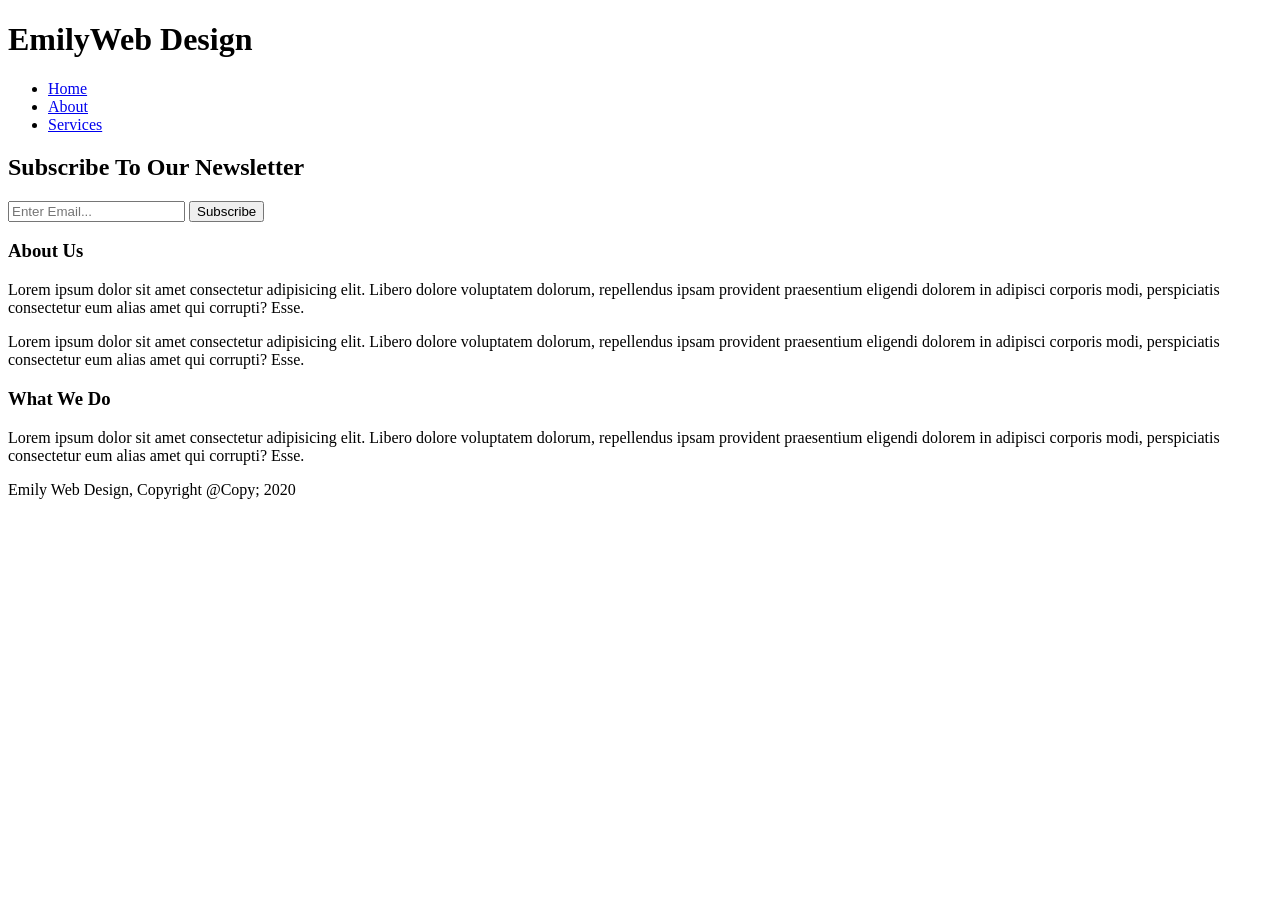
==== about.html @ f7eac4ae "Add files via upload" ====
<!DOCTYPE html>
<html lang="en">
<head>
    <meta charset="UTF-8">
    <meta name="viewport" content="width=device-width, initial-scale=1.0">
    <title>Emily Web Design | Welcome To About</title>
    <link rel="stylesheet" type="text/css" href="ress/css/style.css">
</head>
<body>
    <header>  
        <div class="container">
            <div id="branding">
                <h1><span class="highlight">Emily</span>Web Design</h1>
            </div>
            <nav>
                <ul>
                    <li><a href="index.html">Home</a></li>
                    <li class="current"><a href="about.html">About</a></li>
                    <li><a href="services.html">Services</a></li>
                </ul>
            </nav>
        </div>
    </header>

    <section id="newsletter">
        <div class="container">
            <h1>Subscribe To Our Newsletter</h1>
            <form>
                <input type="email" placeholder="Enter Email...">
                <button type="submit" class="button_1">Subscribe</button>
            </form>
        </div>
    </section>

    <section id="main">
        <div class="container">
            <article id="main-col">
                <h1 class="page-title">About Us</h1>
                <p>Lorem ipsum dolor sit amet consectetur adipisicing elit.
                     Libero dolore voluptatem dolorum, repellendus ipsam provident 
                     praesentium eligendi dolorem in adipisci corporis modi, perspiciatis 
                     consectetur eum alias amet qui corrupti? Esse.</p>
                <p class="dark">Lorem ipsum dolor sit amet consectetur adipisicing elit.
                     Libero dolore voluptatem dolorum, repellendus ipsam provident 
                        praesentium eligendi dolorem in adipisci corporis modi, perspiciatis 
                        consectetur eum alias amet qui corrupti? Esse.</p>
            </article>

            <aside id="sidebar">
                <div class="dark">
                <h3>What We Do</h3>
                 <p>Lorem ipsum dolor sit amet consectetur adipisicing elit.
                    Libero dolore voluptatem dolorum, repellendus ipsam provident 
                    praesentium eligendi dolorem in adipisci corporis modi, perspiciatis 
                    consectetur eum alias amet qui corrupti? Esse.</p>
                </div>
            </aside>
           
        </div>
    </section>
    <footer>
        <p>Emily Web Design, Copyright @Copy; 2020</p>
    </footer>
</body>
</html>
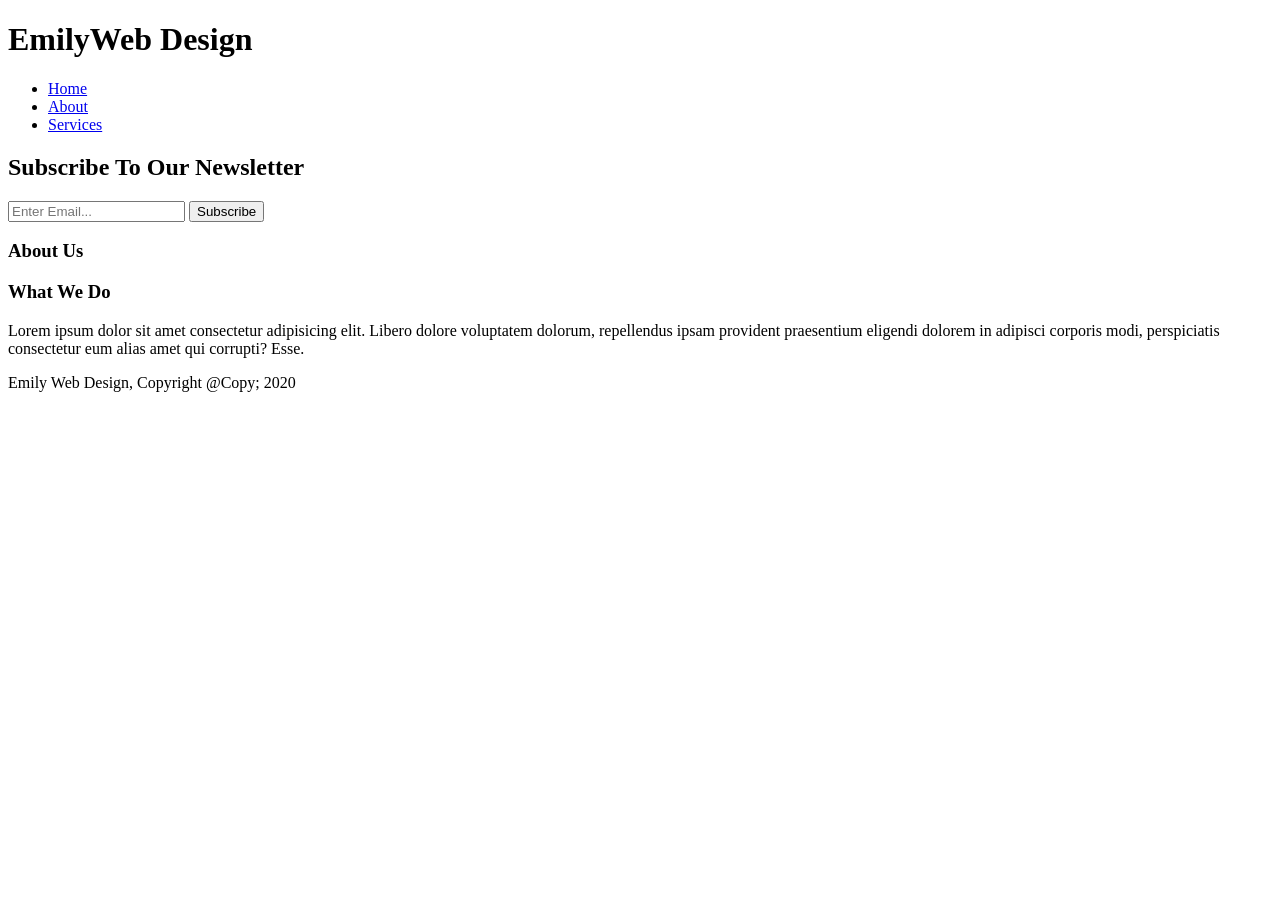
==== commit b0bc2411: "dada" ====
--- a/about.html
+++ b/about.html
@@ -36,14 +36,7 @@
         <div class="container">
             <article id="main-col">
                 <h1 class="page-title">About Us</h1>
-                <p>Lorem ipsum dolor sit amet consectetur adipisicing elit.
-                     Libero dolore voluptatem dolorum, repellendus ipsam provident 
-                     praesentium eligendi dolorem in adipisci corporis modi, perspiciatis 
-                     consectetur eum alias amet qui corrupti? Esse.</p>
-                <p class="dark">Lorem ipsum dolor sit amet consectetur adipisicing elit.
-                     Libero dolore voluptatem dolorum, repellendus ipsam provident 
-                        praesentium eligendi dolorem in adipisci corporis modi, perspiciatis 
-                        consectetur eum alias amet qui corrupti? Esse.</p>
+            
             </article>
 
             <aside id="sidebar">
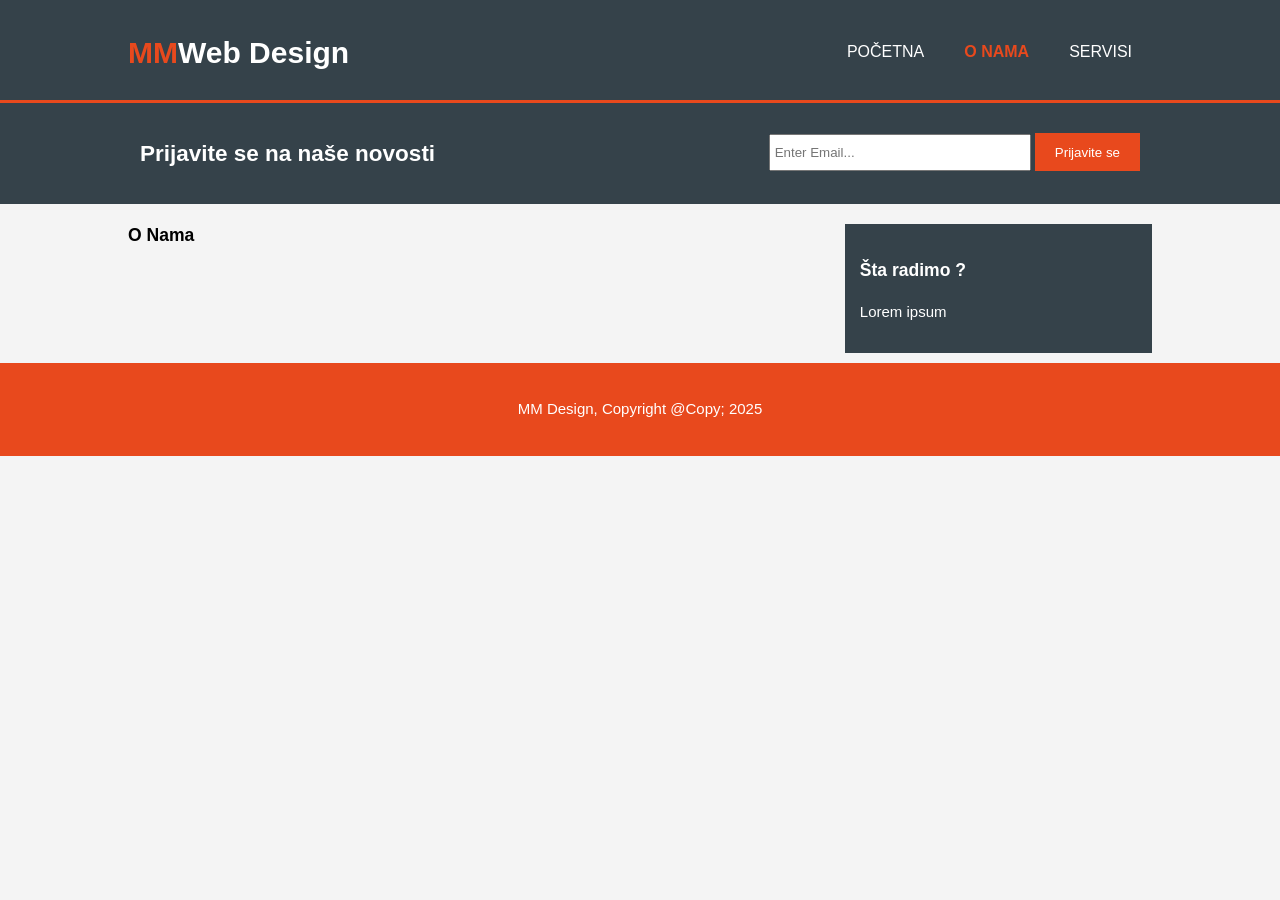
==== commit 8fa97e91: "dada" ====
--- a/about.html
+++ b/about.html
@@ -3,20 +3,20 @@
 <head>
     <meta charset="UTF-8">
     <meta name="viewport" content="width=device-width, initial-scale=1.0">
-    <title>Emily Web Design | Welcome To About</title>
+    <title>MM Design | O Nama</title>
     <link rel="stylesheet" type="text/css" href="ress/css/style.css">
 </head>
 <body>
     <header>  
         <div class="container">
             <div id="branding">
-                <h1><span class="highlight">Emily</span>Web Design</h1>
+                <h1><span class="highlight">MM</span>Web Design</h1>
             </div>
             <nav>
                 <ul>
-                    <li><a href="index.html">Home</a></li>
-                    <li class="current"><a href="about.html">About</a></li>
-                    <li><a href="services.html">Services</a></li>
+                    <li><a href="index.html">Početna</a></li>
+                    <li class="current"><a href="about.html">O Nama</a></li>
+                    <li><a href="services.html">Servisi</a></li>
                 </ul>
             </nav>
         </div>
@@ -24,10 +24,10 @@
 
     <section id="newsletter">
         <div class="container">
-            <h1>Subscribe To Our Newsletter</h1>
+            <h1>Prijavite se na naše novosti</h1>
             <form>
                 <input type="email" placeholder="Enter Email...">
-                <button type="submit" class="button_1">Subscribe</button>
+                <button type="submit" class="button_1">Prijavite se</button>
             </form>
         </div>
     </section>
@@ -35,24 +35,21 @@
     <section id="main">
         <div class="container">
             <article id="main-col">
-                <h1 class="page-title">About Us</h1>
+                <h1 class="page-title">O Nama</h1>
             
             </article>
 
             <aside id="sidebar">
                 <div class="dark">
-                <h3>What We Do</h3>
-                 <p>Lorem ipsum dolor sit amet consectetur adipisicing elit.
-                    Libero dolore voluptatem dolorum, repellendus ipsam provident 
-                    praesentium eligendi dolorem in adipisci corporis modi, perspiciatis 
-                    consectetur eum alias amet qui corrupti? Esse.</p>
+                <h3>Šta radimo ?</h3>
+                 <p>Lorem ipsum </p>
                 </div>
             </aside>
            
         </div>
     </section>
     <footer>
-        <p>Emily Web Design, Copyright @Copy; 2020</p>
+        <p>MM Design, Copyright @Copy; 2025</p>
     </footer>
 </body>
 </html>
--- a/ress/css/style.css
+++ b/ress/css/style.css
@@ -0,0 +1,204 @@
+body{
+    background-color: #f4f4f4;
+    font: 15px/1.5 Arial, Helvetica, sans-serif;
+    padding: 0px;
+    margin: 0px;
+}
+/*globalno*/
+.container{
+    width: 80%;
+    margin: auto;
+    overflow: hidden;
+}
+
+ul{
+    margin: 0;
+    padding: 0;
+}
+
+.button_1{
+    height: 38px;
+    background-color: #e8491d;
+    border: none;
+    padding-left: 20px;
+    padding-right: 20px;
+    color: #ffffff;
+}
+
+.dark{
+    padding: 15px;
+    background-color: #35424a;
+    color: #ffffff ;
+    margin-top: 10px;
+    margin-bottom: 10px;
+}
+
+/*header*/
+header{
+    background: #35424a;
+    color: #ffffff;
+    padding-top: 30px;
+    min-height: 70px;
+    border-bottom: #e8491d 3px solid;
+}
+
+header a{
+    color: #ffffff;
+    text-decoration: none;
+    text-transform: uppercase;
+    font-size: 16px;
+}
+
+
+header li{
+    float: left;
+    display: inline;
+    padding: 0 20px 0 20px;
+}
+
+header #branding{
+    float: left;
+}
+
+header #branding h1{
+    margin: 0;
+}
+
+header nav{
+    float: right;
+    margin-top: 10px;
+}
+
+header .highlight, header .current a{
+    color: #e8491d;
+    font-weight: bold;
+}
+
+header a:hover{
+    color: #cccccc;
+    font-weight: bold;
+}
+
+/*showCase*/
+#showcase{
+    min-height: 400px;
+    background: linear-gradient(rgba(0,0,0,0.7), rgba(0,0,0,0.7)), url('../img/Z.jpg') no-repeat 0 -300px;
+    background-size: cover;
+    text-align: center;
+    color: #ffffff;
+}
+
+#showcase h1{
+    margin-top: 100px;
+    font-size: 55px;
+    margin-bottom: 10px;
+}
+
+#showcase p{
+    font-size: 20px;
+}
+/*newsletter*/
+#newsletter{
+    padding: 15px;
+    color: #ffffff;
+    background: #35424a;
+}
+
+#newsletter h1{
+    float: left;
+}
+
+#newsletter form{
+    float: right;
+    margin-top: 15px;
+}
+
+#newsletter input[type="email"]{
+    padding: 4px;
+    height: 25px;
+    width: 250px;
+}
+
+/*boxes*/
+#boxes{
+    margin-top: 20px;
+
+}
+
+#boxes .box{
+    float: left;
+    text-align: center;
+    width: 30%;
+    padding: 10px;
+}
+
+#boxes .box img{
+    width: 120px;
+   
+}
+
+aside#sidebar{
+    float: right;
+    width: 30%;
+    margin-top: 10px;
+}
+
+aside#sidebar .quote input, aside#sidebar .quote textarea{
+    width: 90%;
+    padding: 5px;
+}
+
+/*main-col*/
+article#main-col{
+    float: left;
+    width: 65%;
+}
+
+/*services*/
+ul#services li{
+    list-style: none;
+    padding: 20px;
+    border: #cccccc solid 1px;
+    margin-bottom: 5px;
+    background: #e6e6e6;
+}
+footer{
+    color: #ffffff;
+    background-color: #e8491d;
+    text-align: center;
+    padding: 20px;
+}
+
+/*media queris*/
+@media(max-width:768px){
+    header#brading,
+    header nav,
+    #newsletter h1,
+    #newsletter form,
+    #boxes .box,    
+    header nav li,
+    article#main-col,
+    aside#sidebar{
+        float: none;
+        text-align: center;
+        width: 100%;
+    }
+
+    header{
+        padding-bottom: 20px;
+    }
+
+    #showcase h1{
+        margin-top: 40px;
+    }
+
+    #newsletter button, .quote button{
+        display: block;
+        width: 100%;
+    }
+
+    #newsletter form input[type="email"], .quote button, .quote textarea  {
+        width: 100%;
+        margin-bottom: 5px;
+    }
+}
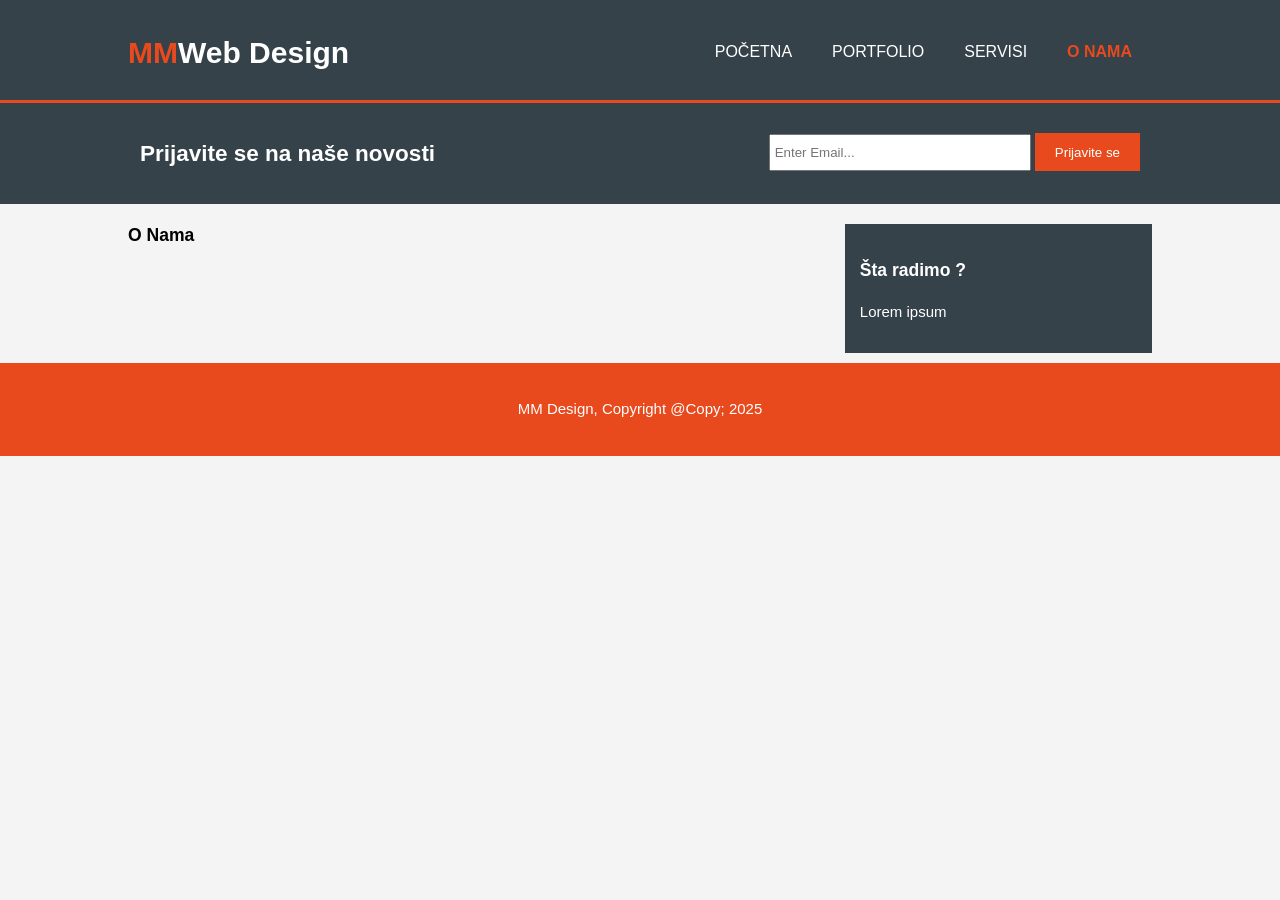
==== commit 7c7e9f13: "a" ====
--- a/about.html
+++ b/about.html
@@ -15,8 +15,9 @@
             <nav>
                 <ul>
                     <li><a href="index.html">Početna</a></li>
+                    <li><a href="portfolio.html">Portfolio</a></li>
+                    <li><a href="services.html">Servisi</a></li>
                     <li class="current"><a href="about.html">O Nama</a></li>
-                    <li><a href="services.html">Servisi</a></li>
                 </ul>
             </nav>
         </div>
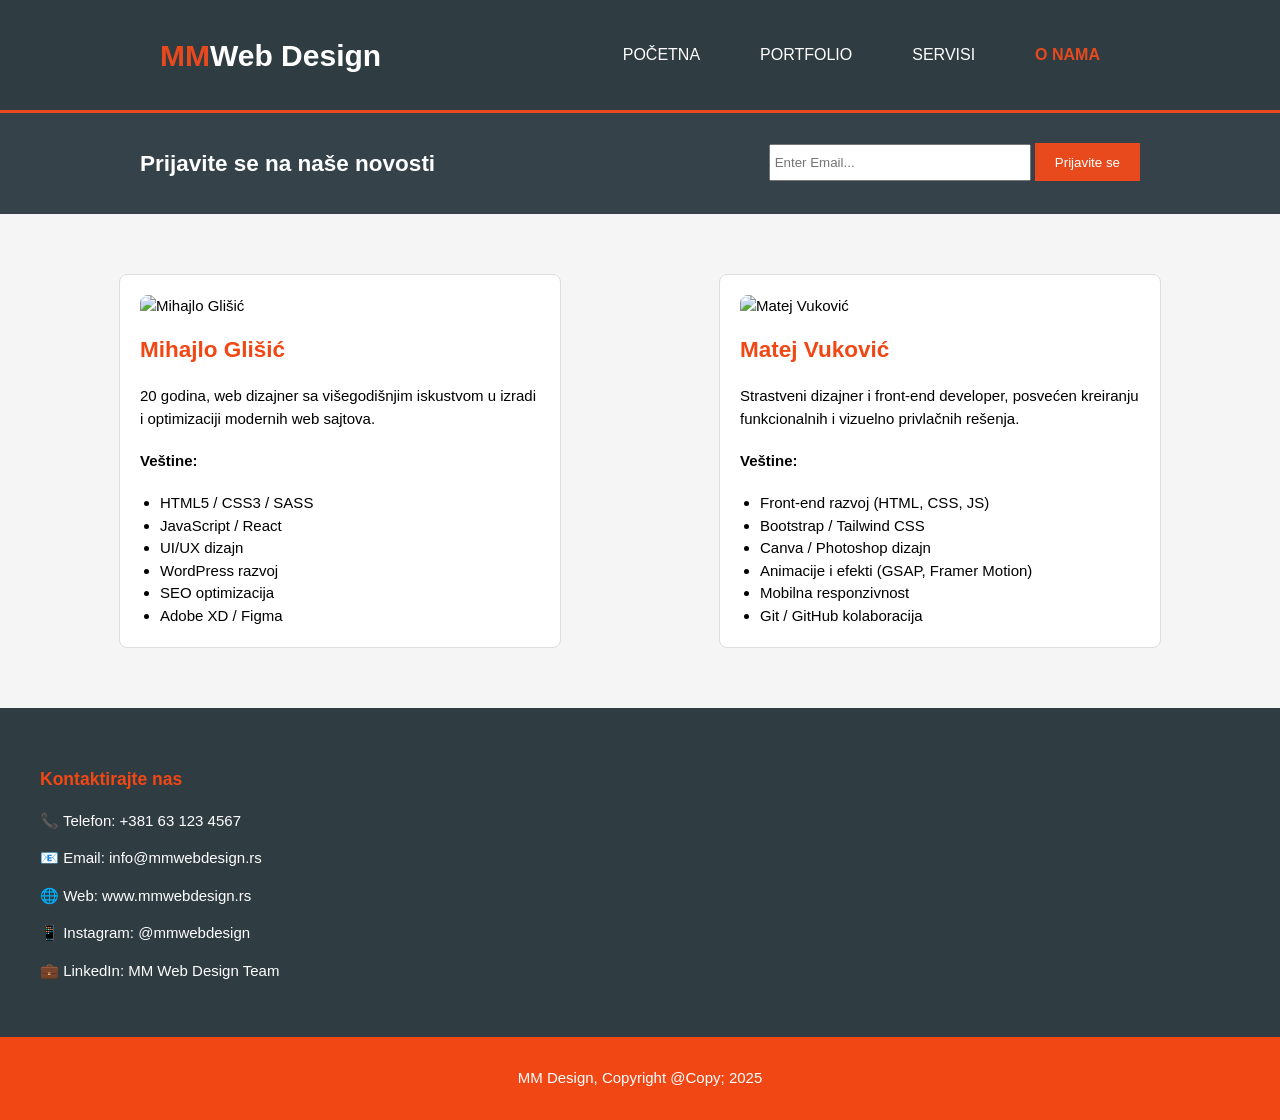
==== commit ee4fe14f: "gsertgsert" ====
--- a/about.html
+++ b/about.html
@@ -33,22 +33,47 @@
         </div>
     </section>
 
-    <section id="main">
-        <div class="container">
-            <article id="main-col">
-                <h1 class="page-title">O Nama</h1>
-            
-            </article>
+    <div class="main">
+  <div class="profile">
+    <img src="https://via.placeholder.com/400x250.png?text=Mihajlo+Glišić" alt="Mihajlo Glišić">
+    <h2>Mihajlo Glišić</h2>
+    <p>20 godina, web dizajner sa višegodišnjim iskustvom u izradi i optimizaciji modernih web sajtova.</p>
+    <h4>Veštine:</h4>
+    <ul>
+      <li>HTML5 / CSS3 / SASS</li>
+      <li>JavaScript / React</li>
+      <li>UI/UX dizajn</li>
+      <li>WordPress razvoj</li>
+      <li>SEO optimizacija</li>
+      <li>Adobe XD / Figma</li>
+    </ul>
+  </div>
 
-            <aside id="sidebar">
-                <div class="dark">
-                <h3>Šta radimo ?</h3>
-                 <p>Lorem ipsum </p>
-                </div>
-            </aside>
-           
-        </div>
-    </section>
+  <div class="profile">
+    <img src="https://via.placeholder.com/400x250.png?text=Matej+Vuković" alt="Matej Vuković">
+    <h2>Matej Vuković</h2>
+    <p>Strastveni dizajner i front-end developer, posvećen kreiranju funkcionalnih i vizuelno privlačnih rešenja.</p>
+    <h4>Veštine:</h4>
+    <ul>
+      <li>Front-end razvoj (HTML, CSS, JS)</li>
+      <li>Bootstrap / Tailwind CSS</li>
+      <li>Canva / Photoshop dizajn</li>
+      <li>Animacije i efekti (GSAP, Framer Motion)</li>
+      <li>Mobilna responzivnost</li>
+      <li>Git / GitHub kolaboracija</li>
+    </ul>
+  </div>
+</div>
+
+<div class="contact">
+  <h3>Kontaktirajte nas</h3>
+  <p>📞 Telefon: +381 63 123 4567</p>
+  <p>📧 Email: info@mmwebdesign.rs</p>
+  <p>🌐 Web: www.mmwebdesign.rs</p>
+  <p>📱 Instagram: @mmwebdesign</p>
+  <p>💼 LinkedIn: MM Web Design Team</p>
+</div>
+
     <footer>
         <p>MM Design, Copyright @Copy; 2025</p>
     </footer>
--- a/ress/css/style.css
+++ b/ress/css/style.css
@@ -9,6 +9,31 @@
     width: 80%;
     margin: auto;
     overflow: hidden;
+}
+.img{
+    max-width: 100%;
+    max-height: 100%;
+}
+.slike{
+    display: flex;
+    max-width: 100%;
+    max-height: 100%;
+    justify-content: space-evenly;
+}
+.matej img{
+    width: 400px;
+    height: 400px;
+}
+.mihajlo img{
+    width: 400px;
+    height: 400px;
+}
+.slike h2{
+    color: rgb(38, 87, 223);
+}
+.slike p{
+    color: rgb(179, 196, 241);;
+    max-width: 500px;
 }
 
 ul{
@@ -82,7 +107,14 @@
 /*showCase*/
 #showcase{
     min-height: 400px;
-    background: linear-gradient(rgba(0,0,0,0.7), rgba(0,0,0,0.7)), url('../img/Z.jpg') no-repeat 0 -300px;
+    background: linear-gradient(rgba(0,0,0,0.7), rgba(0,0,0,0.7)), url('../img/Z.jpg') no-repeat 0;
+    background-size: cover;
+    text-align: center;
+    color: #ffffff;
+}
+#showcaseINDEX{
+    min-height: 400px;
+    background: linear-gradient(rgba(0,0,0,0.7), rgba(0,0,0,0.7)), url('../img/aaa.jpg') no-repeat 0;
     background-size: cover;
     text-align: center;
     color: #ffffff;
@@ -118,23 +150,98 @@
     height: 25px;
     width: 250px;
 }
+/*servisi*/
+#services {
+    list-style: none;
+    padding: 0;
+    display: flex;
+    flex-direction: column;
+    gap: 2rem;
+    max-width: 800px;
+    margin: 0 auto;
+}
+
+#services li {
+    background-color: #ffffff;
+    border: 1px solid #e0e0e0;
+    border-radius: 12px;
+    padding: 25px;
+    box-shadow: 0 4px 12px rgba(0, 0, 0, 0.05);
+    transition: transform 0.2s ease, box-shadow 0.2s ease;
+}
+
+#services li:hover {
+    transform: translateY(-5px);
+    box-shadow: 0 8px 20px rgba(0, 0, 0, 0.1);
+}
+
+#services h3 {
+    margin-top: 0;
+    font-size: 1.5rem;
+    color: #333;
+    border-left: 4px solid #3b82f6;
+    padding-left: 12px;
+}
+
+#services p {
+    color: #555;
+    line-height: 1.6;
+    margin-bottom: 10px;
+}
+
+#services p:last-child {
+    font-weight: bold;
+    color: #1d4ed8;
+}
+
+
+/*Sidemenu*/
+#Sidemenu ul{
+    margin: 0;
+    padding: 0;
+    height: 100%;
+    width: 260px;
+    position: fixed;
+    top: 0;
+    left: 0;
+    background-color: #e8491d;
+}
+#Sidemenu ul li{
+    list-style: none;
+}
+#Sidemenu ul li a{
+    display: block;
+    text-decoration: none;
+    text-transform: uppercase;
+    font-size: 20px;
+    color: #3b82f6;
+    position: relative;
+    padding: 25px 0px 25px 25px;
+}
 
 /*boxes*/
 #boxes{
     margin-top: 20px;
-
-}
-
-#boxes .box{
-    float: left;
+}
+
+#boxes .box {
+    flex: 1;
     text-align: center;
-    width: 30%;
-    padding: 10px;
 }
 
 #boxes .box img{
     width: 120px;
    
+}
+
+#boxes .container {
+    display: flex;
+    justify-content: space-between;
+    gap: 20px; /* Razmak između kutija */
+}
+
+#boxes .box:last-child {
+    margin-right: 0;
 }
 
 aside#sidebar{
@@ -168,6 +275,154 @@
     text-align: center;
     padding: 20px;
 }
+
+#portfolio {
+    display: flex;
+    flex-wrap: wrap;
+    justify-content: space-between;
+    gap: 20px;
+}
+
+.project {
+    flex: 1 1 calc(33% - 20px); /* Svaki projekat zauzima 50% širine minus gap razmak */
+    margin-bottom: 20px; /* Razmak između projekata */
+}
+
+.project-description-label {
+    padding-bottom: 10px;
+}
+
+.project img {
+    width: 100%;
+    height: auto;
+}
+
+.project h3 {
+    margin-top: 10px;
+}
+
+.project p {
+    font-size: 14px;
+}
+
+.input-group {
+    width: 100%; 
+    flex-direction: column;
+}
+
+.input-group textarea {
+    width: 100%; 
+    padding: 10px; 
+    box-sizing: border-box; 
+    resize: vertical; 
+}
+
+.form-action {
+    display: flex;
+    justify-content: center; 
+    align-items: center; 
+    width: 100%; 
+}
+/* o nama css*/
+
+body {
+  margin: 0;
+  font-family: Arial, sans-serif;
+  background-color: #f5f5f5;
+}
+
+header {
+  background-color: #2f3c42;
+  color: white;
+  padding: 20px 40px;
+  display: flex;
+  justify-content: space-between;
+  align-items: center;
+}
+
+header h1 {
+  margin: 0;
+}
+
+header h1 span {
+  color: #f04714;
+}
+
+nav a {
+  margin-left: 20px;
+  color: white;
+  text-decoration: none;
+}
+
+.subscribe {
+  background-color: #2f3c42;
+  color: white;
+  padding: 15px 40px;
+  display: flex;
+  justify-content: space-between;
+  align-items: center;
+}
+
+.subscribe input {
+  padding: 8px;
+  width: 250px;
+}
+
+.subscribe button {
+  padding: 8px 15px;
+  background-color: #f04714;
+  color: white;
+  border: none;
+  cursor: pointer;
+}
+
+.main {
+  padding: 40px;
+  display: flex;
+  justify-content: space-around;
+  flex-wrap: wrap;
+}
+
+.profile {
+  background-color: white;
+  border: 1px solid #ddd;
+  padding: 20px;
+  width: 400px;
+  margin: 20px;
+  border-radius: 8px;
+}
+
+.profile img {
+  width: 100%;
+  border-radius: 8px;
+}
+
+.profile h2 {
+  margin-top: 15px;
+  color: #f04714;
+}
+
+.profile ul {
+  padding-left: 20px;
+}
+
+.contact {
+  padding: 40px;
+  background-color: #2f3c42;
+  color: white;
+}
+
+.contact h3 {
+  color: #f04714;
+}
+
+footer {
+  background-color: #f04714;
+  color: white;
+  text-align: center;
+  padding: 15px;
+}
+
 
 /*media queris*/
 @media(max-width:768px){
@@ -201,4 +456,28 @@
         width: 100%;
         margin-bottom: 5px;
     }
-}+
+    #boxes .container {
+        flex-direction: column; /* Postavljanje kutija u vertikalni raspored */
+        align-items: center; /* Centriranje kutija */
+        gap: 10px; /* Manji razmak između kutija */
+    }
+
+    #boxes .box {
+        width: 100%; /* Svaka kutija zauzima 100% širine */
+        margin-right: 0; /* Uklanjanje margine sa desne strane */
+    }
+
+    #portfolio {
+        flex-direction: column; /* Postavljanje projekata u vertikalni raspored */
+        align-items: center; /* Centriranje projekata */
+        gap: 10px; /* Manji razmak između projekata */
+    }
+
+    .project {
+        width: 100%; /* Svaki projekat zauzima 100% širine */
+        max-width: none; /* Uklanjanje maksimalne širine */
+    }
+}
+
+
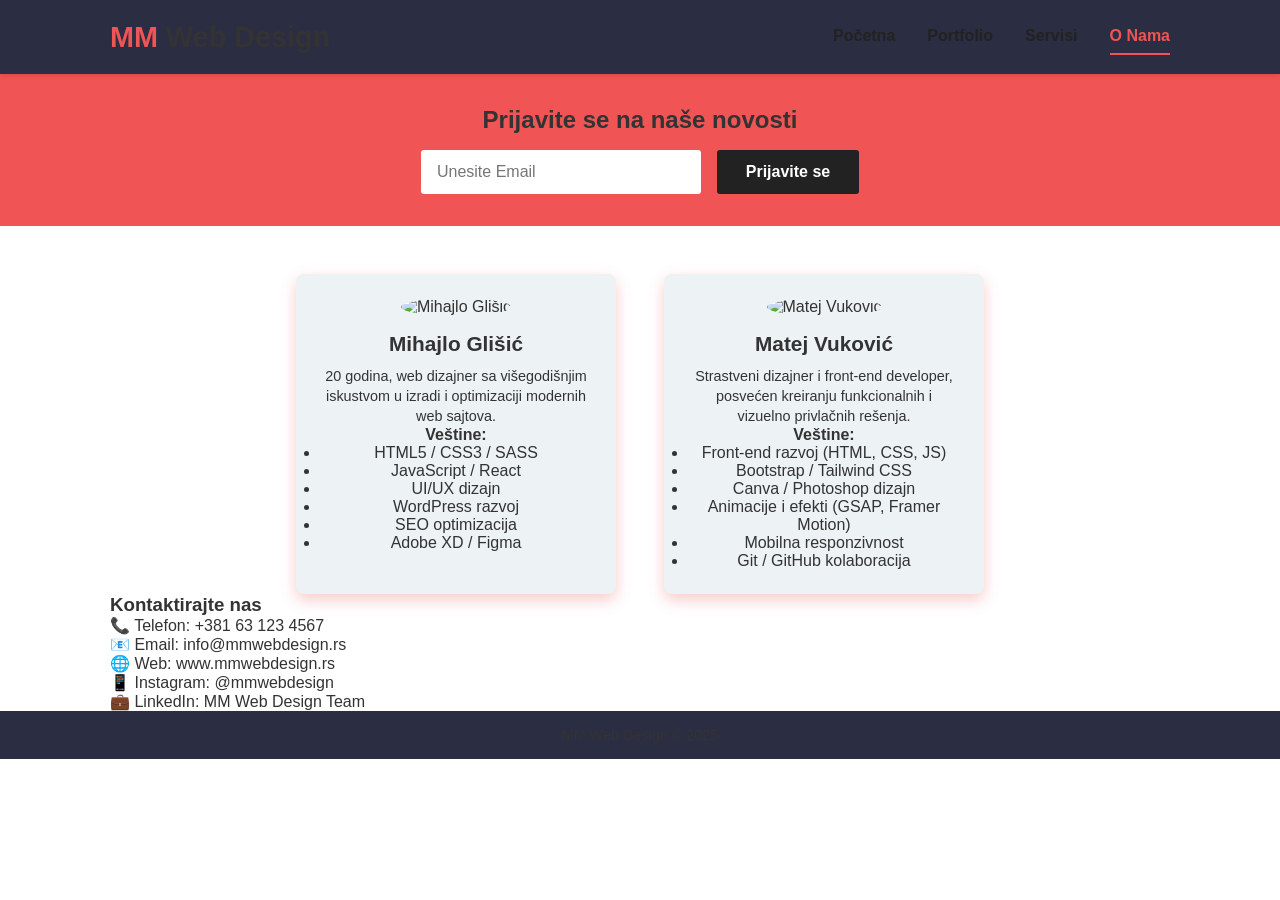
==== commit 4109331f: "all pages modified" ====
--- a/about.html
+++ b/about.html
@@ -1,81 +1,86 @@
 <!DOCTYPE html>
-<html lang="en">
+<html lang="sr">
+
 <head>
-    <meta charset="UTF-8">
-    <meta name="viewport" content="width=device-width, initial-scale=1.0">
-    <title>MM Design | O Nama</title>
-    <link rel="stylesheet" type="text/css" href="ress/css/style.css">
+    <meta charset="UTF-8" />
+    <meta name="viewport" content="width=device-width, initial-scale=1" />
+    <title>MM Web Design | O Nama</title>
+    <link rel="stylesheet" href="ress/css/style.css" />
 </head>
+
 <body>
-    <header>  
-        <div class="container">
-            <div id="branding">
-                <h1><span class="highlight">MM</span>Web Design</h1>
+    <header class="site-header">
+        <div class="container header-container">
+            <div class="logo">
+                <h1><span class="highlight">MM</span> Web Design</h1>
             </div>
-            <nav>
-                <ul>
+            <nav class="main-nav">
+                <ul class="nav-list">
                     <li><a href="index.html">Početna</a></li>
                     <li><a href="portfolio.html">Portfolio</a></li>
                     <li><a href="services.html">Servisi</a></li>
-                    <li class="current"><a href="about.html">O Nama</a></li>
+                    <li><a href="about.html" class="active">O Nama</a></li>
                 </ul>
             </nav>
         </div>
     </header>
 
-    <section id="newsletter">
-        <div class="container">
-            <h1>Prijavite se na naše novosti</h1>
+    <section id="newsletter" class="newsletter-section">
+        <div class="container newsletter-container">
+            <h2>Prijavite se na naše novosti</h2>
             <form>
-                <input type="email" placeholder="Enter Email...">
-                <button type="submit" class="button_1">Prijavite se</button>
+                <input type="email" placeholder="Unesite Email" required />
+                <button type="submit" class="btn">Prijavite se</button>
             </form>
         </div>
     </section>
 
-    <div class="main">
-  <div class="profile">
-    <img src="https://via.placeholder.com/400x250.png?text=Mihajlo+Glišić" alt="Mihajlo Glišić">
-    <h2>Mihajlo Glišić</h2>
-    <p>20 godina, web dizajner sa višegodišnjim iskustvom u izradi i optimizaciji modernih web sajtova.</p>
-    <h4>Veštine:</h4>
-    <ul>
-      <li>HTML5 / CSS3 / SASS</li>
-      <li>JavaScript / React</li>
-      <li>UI/UX dizajn</li>
-      <li>WordPress razvoj</li>
-      <li>SEO optimizacija</li>
-      <li>Adobe XD / Figma</li>
-    </ul>
-  </div>
+    <main class="container about-main">
+        <div class="profiles">
+            <article class="profile">
+                <img src="https://via.placeholder.com/400x250.png?text=Mihajlo+Glišić" alt="Mihajlo Glišić" />
+                <h2>Mihajlo Glišić</h2>
+                <p>20 godina, web dizajner sa višegodišnjim iskustvom u izradi i optimizaciji modernih web sajtova.</p>
+                <h4>Veštine:</h4>
+                <ul>
+                    <li>HTML5 / CSS3 / SASS</li>
+                    <li>JavaScript / React</li>
+                    <li>UI/UX dizajn</li>
+                    <li>WordPress razvoj</li>
+                    <li>SEO optimizacija</li>
+                    <li>Adobe XD / Figma</li>
+                </ul>
+            </article>
 
-  <div class="profile">
-    <img src="https://via.placeholder.com/400x250.png?text=Matej+Vuković" alt="Matej Vuković">
-    <h2>Matej Vuković</h2>
-    <p>Strastveni dizajner i front-end developer, posvećen kreiranju funkcionalnih i vizuelno privlačnih rešenja.</p>
-    <h4>Veštine:</h4>
-    <ul>
-      <li>Front-end razvoj (HTML, CSS, JS)</li>
-      <li>Bootstrap / Tailwind CSS</li>
-      <li>Canva / Photoshop dizajn</li>
-      <li>Animacije i efekti (GSAP, Framer Motion)</li>
-      <li>Mobilna responzivnost</li>
-      <li>Git / GitHub kolaboracija</li>
-    </ul>
-  </div>
-</div>
+            <article class="profile">
+                <img src="https://via.placeholder.com/400x250.png?text=Matej+Vuković" alt="Matej Vuković" />
+                <h2>Matej Vuković</h2>
+                <p>Strastveni dizajner i front-end developer, posvećen kreiranju funkcionalnih i vizuelno privlačnih rešenja.</p>
+                <h4>Veštine:</h4>
+                <ul>
+                    <li>Front-end razvoj (HTML, CSS, JS)</li>
+                    <li>Bootstrap / Tailwind CSS</li>
+                    <li>Canva / Photoshop dizajn</li>
+                    <li>Animacije i efekti (GSAP, Framer Motion)</li>
+                    <li>Mobilna responzivnost</li>
+                    <li>Git / GitHub kolaboracija</li>
+                </ul>
+            </article>
+        </div>
 
-<div class="contact">
-  <h3>Kontaktirajte nas</h3>
-  <p>📞 Telefon: +381 63 123 4567</p>
-  <p>📧 Email: info@mmwebdesign.rs</p>
-  <p>🌐 Web: www.mmwebdesign.rs</p>
-  <p>📱 Instagram: @mmwebdesign</p>
-  <p>💼 LinkedIn: MM Web Design Team</p>
-</div>
+        <section class="contact-section">
+            <h3>Kontaktirajte nas</h3>
+            <p>📞 Telefon: +381 63 123 4567</p>
+            <p>📧 Email: info@mmwebdesign.rs</p>
+            <p>🌐 Web: www.mmwebdesign.rs</p>
+            <p>📱 Instagram: @mmwebdesign</p>
+            <p>💼 LinkedIn: MM Web Design Team</p>
+        </section>
+    </main>
 
-    <footer>
-        <p>MM Design, Copyright @Copy; 2025</p>
+    <footer class="site-footer">
+        <p>MM Web Design © 2025</p>
     </footer>
 </body>
+
 </html>
--- a/ress/css/style.css
+++ b/ress/css/style.css
@@ -1,483 +1,472 @@
-body{
-    background-color: #f4f4f4;
-    font: 15px/1.5 Arial, Helvetica, sans-serif;
-    padding: 0px;
-    margin: 0px;
-}
-/*globalno*/
-.container{
-    width: 80%;
-    margin: auto;
-    overflow: hidden;
-}
-.img{
-    max-width: 100%;
-    max-height: 100%;
-}
-.slike{
-    display: flex;
-    max-width: 100%;
-    max-height: 100%;
-    justify-content: space-evenly;
-}
-.matej img{
-    width: 400px;
-    height: 400px;
-}
-.mihajlo img{
-    width: 400px;
-    height: 400px;
-}
-.slike h2{
-    color: rgb(38, 87, 223);
-}
-.slike p{
-    color: rgb(179, 196, 241);;
-    max-width: 500px;
-}
-
-ul{
+/* Osnovni reset */
+
+* {
     margin: 0;
     padding: 0;
-}
-
-.button_1{
-    height: 38px;
-    background-color: #e8491d;
+    box-sizing: border-box;
+    font-family: 'Segoe UI', Tahoma, Geneva, Verdana, sans-serif;
+    color: #333;
+}
+
+
+/* Linkovi */
+
+a {
+    text-decoration: none;
+    color: #222;
+}
+
+a:hover,
+a:focus {
+    color: #f05454;
+    outline: none;
+}
+
+
+/* Container */
+
+.container {
+    max-width: 1100px;
+    margin: 0 auto;
+    padding: 0 20px;
+}
+
+
+/* --- HEADER --- */
+
+.site-header {
+    background-color: #2b2d42;
+    color: #edf2f4;
+    padding: 1.2rem 0;
+    box-shadow: 0 2px 5px rgba(0, 0, 0, 0.1);
+    position: sticky;
+    top: 0;
+    z-index: 100;
+}
+
+.header-container {
+    display: flex;
+    justify-content: space-between;
+    align-items: center;
+}
+
+.logo h1 {
+    font-weight: 700;
+    font-size: 1.8rem;
+}
+
+.logo .highlight {
+    color: #f05454;
+}
+
+
+/* --- NAV --- */
+
+.main-nav .nav-list {
+    list-style: none;
+    display: flex;
+    gap: 2rem;
+}
+
+.main-nav .nav-list li a {
+    font-weight: 600;
+    padding: 0.5rem 0;
+    transition: color 0.3s ease;
+    border-bottom: 2px solid transparent;
+    display: inline-block;
+}
+
+.main-nav .nav-list li a.active,
+.main-nav .nav-list li a:hover {
+    color: #f05454;
+    border-bottom-color: #f05454;
+}
+
+
+/* --- SHOWCASE INDEX --- */
+
+.showcase-index {
+    background: linear-gradient(135deg, #f05454 0%, #30475e 100%);
+    color: white;
+    text-align: center;
+    padding: 5rem 1rem;
+}
+
+.showcase-index h1 {
+    font-size: 2.8rem;
+    margin-bottom: 1rem;
+    line-height: 1.2;
+}
+
+.showcase-index p {
+    font-size: 1.2rem;
+    max-width: 700px;
+    margin: 0 auto 2rem;
+    font-weight: 400;
+}
+
+.profiles {
+    display: flex;
+    justify-content: center;
+    gap: 3rem;
+    flex-wrap: wrap;
+    margin-top: 3rem;
+}
+
+.profile {
+    background-color: #edf2f4;
+    padding: 1.5rem;
+    border-radius: 8px;
+    width: 320px;
+    box-shadow: 0 6px 15px rgba(240, 84, 84, 0.3);
+    color: #2b2d42;
+    text-align: center;
+    transition: transform 0.3s ease;
+}
+
+.profile:hover {
+    transform: translateY(-10px);
+}
+
+.profile img {
+    width: 120px;
+    height: 120px;
+    border-radius: 50%;
+    object-fit: cover;
+    margin-bottom: 1rem;
+}
+
+.profile h2 {
+    margin-bottom: 0.6rem;
+    font-size: 1.3rem;
+}
+
+.profile p {
+    font-size: 0.9rem;
+    line-height: 1.4;
+}
+
+
+/* --- NEWSLETTER --- */
+
+#newsletter {
+    background-color: #f05454;
+    padding: 2rem 0;
+    text-align: center;
+    color: white;
+}
+
+.newsletter-container form {
+    margin-top: 1rem;
+    display: flex;
+    justify-content: center;
+    gap: 1rem;
+    flex-wrap: wrap;
+}
+
+.newsletter-container input[type='email'] {
+    padding: 0.8rem 1rem;
     border: none;
-    padding-left: 20px;
-    padding-right: 20px;
-    color: #ffffff;
-}
-
-.dark{
-    padding: 15px;
-    background-color: #35424a;
-    color: #ffffff ;
-    margin-top: 10px;
-    margin-bottom: 10px;
-}
-
-/*header*/
-header{
-    background: #35424a;
-    color: #ffffff;
-    padding-top: 30px;
-    min-height: 70px;
-    border-bottom: #e8491d 3px solid;
-}
-
-header a{
-    color: #ffffff;
-    text-decoration: none;
-    text-transform: uppercase;
+    border-radius: 3px;
+    width: 280px;
+    font-size: 1rem;
+}
+
+.newsletter-container input[type='email']:focus {
+    outline: 3px solid #e63946;
+}
+
+.newsletter-container .btn {
+    background-color: #222;
+    border: none;
+    color: white;
+    padding: 0.8rem 1.8rem;
+    cursor: pointer;
+    border-radius: 3px;
+    font-weight: 600;
+    font-size: 1rem;
+    transition: background-color 0.3s ease;
+}
+
+.newsletter-container .btn:hover,
+.newsletter-container .btn:focus {
+    background-color: #444;
+    outline: none;
+}
+
+
+/* --- FEATURES --- */
+
+#features {
+    display: flex;
+    justify-content: space-between;
+    margin: 3rem 0 5rem;
+    gap: 1rem;
+    flex-wrap: wrap;
+}
+
+.feature-box {
+    background-color: #edf2f4;
+    flex: 1 1 30%;
+    padding: 1.5rem;
+    border-radius: 8px;
+    box-shadow: 0 6px 15px rgba(240, 84, 84, 0.3);
+    text-align: center;
+    transition: transform 0.3s ease;
+}
+
+.feature-box:hover {
+    transform: translateY(-8px);
+}
+
+.feature-box img {
+    width: 80px;
+    height: 80px;
+    margin-bottom: 1rem;
+}
+
+.feature-box h3 {
+    margin-bottom: 0.7rem;
+    color: #2b2d42;
+}
+
+.feature-box p {
+    font-size: 0.9rem;
+    line-height: 1.4;
+}
+
+
+/* --- MAIN SERVICES SECTION --- */
+
+.content-wrapper {
+    display: flex;
+    gap: 2rem;
+    margin-bottom: 4rem;
+    flex-wrap: wrap;
+    justify-content: center;
+}
+
+
+/* Glavni deo - usluge */
+
+.services-content {
+    flex: 2 1 60%;
+    background-color: #f7f7f7;
+    padding: 2rem;
+    border-radius: 10px;
+    box-shadow: 0 8px 20px rgba(176, 176, 176, 0.3);
+}
+
+
+/* Svaka usluga */
+
+.service-box {
+    border-bottom: 1px solid #ddd;
+    padding: 1rem 0;
+    transition: background-color 0.3s ease;
+}
+
+.service-box:last-child {
+    border-bottom: none;
+}
+
+.service-box:hover {
+    background-color: #f05454;
+    color: white;
+    cursor: default;
+}
+
+.service-box h3 {
+    margin-bottom: 0.5rem;
+    font-size: 1.3rem;
+}
+
+.service-box p {
+    font-size: 1rem;
+    line-height: 1.5;
+}
+
+
+/* Sidebar forma */
+
+.sidebar {
+    flex: 1 1 30%;
+    background-color: #2b2d42;
+    color: white;
+    padding: 2rem 1.5rem;
+    border-radius: 10px;
+    box-shadow: 0 8px 20px rgba(176, 176, 176, 0.3);
+    height: fit-content;
+}
+
+.sidebar .section-title {
+    margin-bottom: 1.5rem;
+    border-bottom: 2px solid #f05454;
+    padding-bottom: 0.4rem;
+    font-size: 1.5rem;
+    font-weight: 700;
+    color: #f05454;
+}
+
+
+/* Forma */
+
+.contact-form fieldset {
+    border: none;
+    margin-bottom: 1.2rem;
+}
+
+.contact-form legend {
+    font-weight: 600;
+    margin-bottom: 0.8rem;
+    color: #f05454;
+}
+
+.form-group {
+    margin-bottom: 0.8rem;
+    display: flex;
+    flex-direction: column;
+}
+
+.form-group label {
+    margin-bottom: 0.4rem;
+    font-size: 0.95rem;
+}
+
+.form-group input[type='text'],
+.form-group input[type='email'],
+.form-group select,
+.form-group textarea {
+    padding: 0.6rem 0.8rem;
+    border: none;
+    border-radius: 4px;
+    font-size: 1rem;
+}
+
+.form-group input[type='text']:focus,
+.form-group input[type='email']:focus,
+.form-group select:focus,
+.form-group textarea:focus {
+    outline: 2px solid #f05454;
+}
+
+.checkbox-group,
+.radio-group {
+    flex-direction: row;
+    align-items: center;
+}
+
+.checkbox-group label,
+.radio-group label {
+    margin-left: 0.4rem;
+    font-weight: 400;
+    cursor: pointer;
+}
+
+.btn-submit {
+    background-color: #f05454;
+    border: none;
+    color: white;
+    padding: 0.8rem;
+    width: 100%;
+    font-weight: 700;
+    font-size: 1.1rem;
+    border-radius: 5px;
+    cursor: pointer;
+    transition: background-color 0.3s ease;
+}
+
+.btn-submit:hover,
+.btn-submit:focus {
+    background-color: #d94343;
+    outline: none;
+}
+
+
+/* --- FOOTER --- */
+
+.site-footer {
+    background-color: #2b2d42;
+    color: #edf2f4;
+    text-align: center;
+    padding: 1rem 0;
+    font-weight: 500;
+    font-size: 0.9rem;
+}
+
+.portfolio-grid {
+    display: grid;
+    grid-template-columns: repeat(3, 1fr);
+    gap: 30px;
+    padding: 40px;
+    max-width: 1200px;
+    margin: 0 auto;
+}
+
+.portfolio-card {
+    background-color: #fff;
+    border-radius: 8px;
+    overflow: hidden;
+    box-shadow: 0 4px 12px rgba(0, 0, 0, 0.1);
+    text-align: center;
+    transition: transform 0.3s ease;
+}
+
+.portfolio-card img {
+    width: 100%;
+    height: 200px;
+    object-fit: cover;
+}
+
+.portfolio-card h3 {
+    margin: 15px 0 5px;
+    font-size: 20px;
+    color: #333;
+}
+
+.portfolio-card p {
     font-size: 16px;
-}
-
-
-header li{
-    float: left;
-    display: inline;
-    padding: 0 20px 0 20px;
-}
-
-header #branding{
-    float: left;
-}
-
-header #branding h1{
-    margin: 0;
-}
-
-header nav{
-    float: right;
-    margin-top: 10px;
-}
-
-header .highlight, header .current a{
-    color: #e8491d;
-    font-weight: bold;
-}
-
-header a:hover{
-    color: #cccccc;
-    font-weight: bold;
-}
-
-/*showCase*/
-#showcase{
-    min-height: 400px;
-    background: linear-gradient(rgba(0,0,0,0.7), rgba(0,0,0,0.7)), url('../img/Z.jpg') no-repeat 0;
-    background-size: cover;
-    text-align: center;
-    color: #ffffff;
-}
-#showcaseINDEX{
-    min-height: 400px;
-    background: linear-gradient(rgba(0,0,0,0.7), rgba(0,0,0,0.7)), url('../img/aaa.jpg') no-repeat 0;
-    background-size: cover;
-    text-align: center;
-    color: #ffffff;
-}
-
-#showcase h1{
-    margin-top: 100px;
-    font-size: 55px;
-    margin-bottom: 10px;
-}
-
-#showcase p{
-    font-size: 20px;
-}
-/*newsletter*/
-#newsletter{
-    padding: 15px;
-    color: #ffffff;
-    background: #35424a;
-}
-
-#newsletter h1{
-    float: left;
-}
-
-#newsletter form{
-    float: right;
-    margin-top: 15px;
-}
-
-#newsletter input[type="email"]{
-    padding: 4px;
-    height: 25px;
-    width: 250px;
-}
-/*servisi*/
-#services {
-    list-style: none;
-    padding: 0;
-    display: flex;
-    flex-direction: column;
-    gap: 2rem;
-    max-width: 800px;
-    margin: 0 auto;
-}
-
-#services li {
-    background-color: #ffffff;
-    border: 1px solid #e0e0e0;
-    border-radius: 12px;
-    padding: 25px;
-    box-shadow: 0 4px 12px rgba(0, 0, 0, 0.05);
-    transition: transform 0.2s ease, box-shadow 0.2s ease;
-}
-
-#services li:hover {
+    padding: 0 20px 20px;
+    color: #666;
+}
+
+.portfolio-card:hover {
     transform: translateY(-5px);
-    box-shadow: 0 8px 20px rgba(0, 0, 0, 0.1);
-}
-
-#services h3 {
-    margin-top: 0;
-    font-size: 1.5rem;
-    color: #333;
-    border-left: 4px solid #3b82f6;
-    padding-left: 12px;
-}
-
-#services p {
-    color: #555;
-    line-height: 1.6;
-    margin-bottom: 10px;
-}
-
-#services p:last-child {
-    font-weight: bold;
-    color: #1d4ed8;
-}
-
-
-/*Sidemenu*/
-#Sidemenu ul{
-    margin: 0;
-    padding: 0;
-    height: 100%;
-    width: 260px;
-    position: fixed;
-    top: 0;
-    left: 0;
-    background-color: #e8491d;
-}
-#Sidemenu ul li{
-    list-style: none;
-}
-#Sidemenu ul li a{
-    display: block;
-    text-decoration: none;
-    text-transform: uppercase;
-    font-size: 20px;
-    color: #3b82f6;
-    position: relative;
-    padding: 25px 0px 25px 25px;
-}
-
-/*boxes*/
-#boxes{
-    margin-top: 20px;
-}
-
-#boxes .box {
-    flex: 1;
-    text-align: center;
-}
-
-#boxes .box img{
-    width: 120px;
-   
-}
-
-#boxes .container {
-    display: flex;
-    justify-content: space-between;
-    gap: 20px; /* Razmak između kutija */
-}
-
-#boxes .box:last-child {
-    margin-right: 0;
-}
-
-aside#sidebar{
-    float: right;
-    width: 30%;
-    margin-top: 10px;
-}
-
-aside#sidebar .quote input, aside#sidebar .quote textarea{
-    width: 90%;
-    padding: 5px;
-}
-
-/*main-col*/
-article#main-col{
-    float: left;
-    width: 65%;
-}
-
-/*services*/
-ul#services li{
-    list-style: none;
-    padding: 20px;
-    border: #cccccc solid 1px;
-    margin-bottom: 5px;
-    background: #e6e6e6;
-}
-footer{
-    color: #ffffff;
-    background-color: #e8491d;
-    text-align: center;
-    padding: 20px;
-}
-
-#portfolio {
-    display: flex;
-    flex-wrap: wrap;
-    justify-content: space-between;
-    gap: 20px;
-}
-
-.project {
-    flex: 1 1 calc(33% - 20px); /* Svaki projekat zauzima 50% širine minus gap razmak */
-    margin-bottom: 20px; /* Razmak između projekata */
-}
-
-.project-description-label {
-    padding-bottom: 10px;
-}
-
-.project img {
-    width: 100%;
-    height: auto;
-}
-
-.project h3 {
-    margin-top: 10px;
-}
-
-.project p {
-    font-size: 14px;
-}
-
-.input-group {
-    width: 100%; 
-    flex-direction: column;
-}
-
-.input-group textarea {
-    width: 100%; 
-    padding: 10px; 
-    box-sizing: border-box; 
-    resize: vertical; 
-}
-
-.form-action {
-    display: flex;
-    justify-content: center; 
-    align-items: center; 
-    width: 100%; 
-}
-/* o nama css*/
-
-body {
-  margin: 0;
-  font-family: Arial, sans-serif;
-  background-color: #f5f5f5;
-}
-
-header {
-  background-color: #2f3c42;
-  color: white;
-  padding: 20px 40px;
-  display: flex;
-  justify-content: space-between;
-  align-items: center;
-}
-
-header h1 {
-  margin: 0;
-}
-
-header h1 span {
-  color: #f04714;
-}
-
-nav a {
-  margin-left: 20px;
-  color: white;
-  text-decoration: none;
-}
-
-.subscribe {
-  background-color: #2f3c42;
-  color: white;
-  padding: 15px 40px;
-  display: flex;
-  justify-content: space-between;
-  align-items: center;
-}
-
-.subscribe input {
-  padding: 8px;
-  width: 250px;
-}
-
-.subscribe button {
-  padding: 8px 15px;
-  background-color: #f04714;
-  color: white;
-  border: none;
-  cursor: pointer;
-}
-
-.main {
-  padding: 40px;
-  display: flex;
-  justify-content: space-around;
-  flex-wrap: wrap;
-}
-
-.profile {
-  background-color: white;
-  border: 1px solid #ddd;
-  padding: 20px;
-  width: 400px;
-  margin: 20px;
-  border-radius: 8px;
-}
-
-.profile img {
-  width: 100%;
-  border-radius: 8px;
-}
-
-.profile h2 {
-  margin-top: 15px;
-  color: #f04714;
-}
-
-.profile ul {
-  padding-left: 20px;
-}
-
-.contact {
-  padding: 40px;
-  background-color: #2f3c42;
-  color: white;
-}
-
-.contact h3 {
-  color: #f04714;
-}
-
-footer {
-  background-color: #f04714;
-  color: white;
-  text-align: center;
-  padding: 15px;
-}
-
-
-/*media queris*/
-@media(max-width:768px){
-    header#brading,
-    header nav,
-    #newsletter h1,
-    #newsletter form,
-    #boxes .box,    
-    header nav li,
-    article#main-col,
-    aside#sidebar{
-        float: none;
-        text-align: center;
+}
+
+
+/* --- RESPONSIVE --- */
+
+@media (max-width: 900px) {
+    .content-wrapper {
+        flex-direction: column;
+    }
+    .services-content,
+    .sidebar {
+        flex: 1 1 100%;
+    }
+    .profiles {
+        justify-content: center;
+    }
+}
+
+@media (max-width: 600px) {
+    .header-container {
+        flex-direction: column;
+        gap: 1rem;
+    }
+    .main-nav .nav-list {
+        flex-direction: column;
+        gap: 1rem;
+    }
+    .main-nav .nav-list li a {
+        font-size: 1.1rem;
+    }
+    .newsletter-container form {
+        flex-direction: column;
+        gap: 0.8rem;
+    }
+    .newsletter-container input[type='email'] {
         width: 100%;
     }
-
-    header{
-        padding-bottom: 20px;
-    }
-
-    #showcase h1{
-        margin-top: 40px;
-    }
-
-    #newsletter button, .quote button{
-        display: block;
-        width: 100%;
-    }
-
-    #newsletter form input[type="email"], .quote button, .quote textarea  {
-        width: 100%;
-        margin-bottom: 5px;
-    }
-
-    #boxes .container {
-        flex-direction: column; /* Postavljanje kutija u vertikalni raspored */
-        align-items: center; /* Centriranje kutija */
-        gap: 10px; /* Manji razmak između kutija */
-    }
-
-    #boxes .box {
-        width: 100%; /* Svaka kutija zauzima 100% širine */
-        margin-right: 0; /* Uklanjanje margine sa desne strane */
-    }
-
-    #portfolio {
-        flex-direction: column; /* Postavljanje projekata u vertikalni raspored */
-        align-items: center; /* Centriranje projekata */
-        gap: 10px; /* Manji razmak između projekata */
-    }
-
-    .project {
-        width: 100%; /* Svaki projekat zauzima 100% širine */
-        max-width: none; /* Uklanjanje maksimalne širine */
-    }
-}
-
-
+}
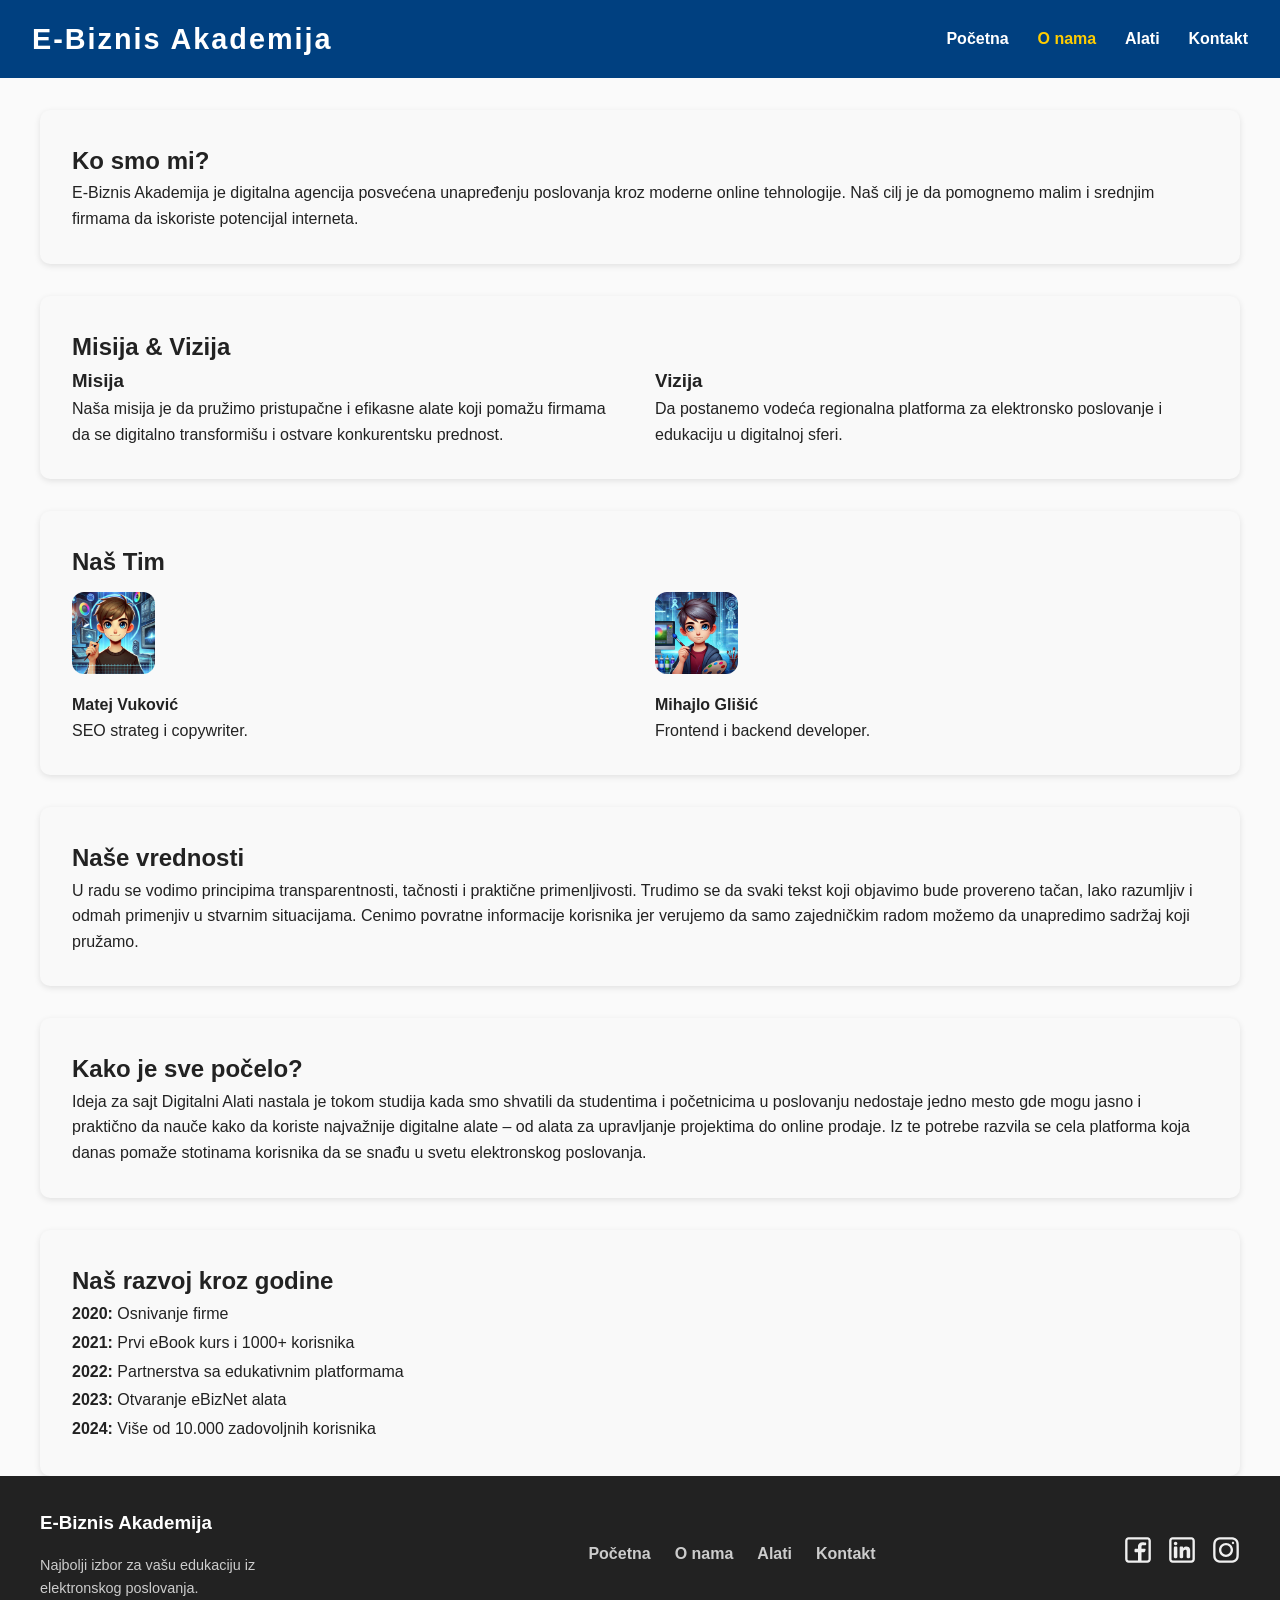
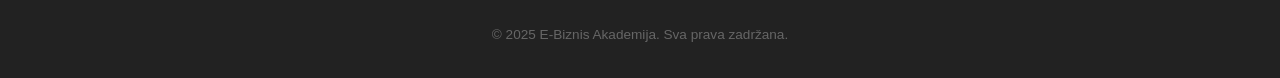
==== commit 7ef7403b: "theme changing" ====
--- a/about.html
+++ b/about.html
@@ -4,83 +4,121 @@
 <head>
     <meta charset="UTF-8" />
     <meta name="viewport" content="width=device-width, initial-scale=1" />
-    <title>MM Web Design | O Nama</title>
-    <link rel="stylesheet" href="ress/css/style.css" />
+    <title>O nama | E-Biznis Akademija</title>
+    <meta name="description" content="Saznajte više o našem timu i misiji E-Biznis Akademije." />
+    <meta name="keywords" content="o nama, tim, misija, elektronsko poslovanje" />
+    <meta name="author" content="E-Biznis Akademija" />
+    <link rel="stylesheet" href="css/style.css" />
 </head>
 
 <body>
-    <header class="site-header">
-        <div class="container header-container">
-            <div class="logo">
-                <h1><span class="highlight">MM</span> Web Design</h1>
-            </div>
-            <nav class="main-nav">
-                <ul class="nav-list">
-                    <li><a href="index.html">Početna</a></li>
-                    <li><a href="portfolio.html">Portfolio</a></li>
-                    <li><a href="services.html">Servisi</a></li>
-                    <li><a href="about.html" class="active">O Nama</a></li>
-                </ul>
-            </nav>
-        </div>
+    <header>
+        <div class="logo">E-Biznis Akademija</div>
+        <nav class="main-nav" id="mainNav">
+            <a href="index.html">Početna</a>
+            <a href="about.html" class="active">O nama</a>
+            <a href="tools.html">Alati</a>
+            <a href="contact.html">Kontakt</a>
+        </nav>
+        <button class="burger" aria-label="Meni" aria-expanded="false" aria-controls="mainNav" onclick="toggleMenu()">
+      <span></span><span></span><span></span>
+    </button>
     </header>
 
-    <section id="newsletter" class="newsletter-section">
-        <div class="container newsletter-container">
-            <h2>Prijavite se na naše novosti</h2>
-            <form>
-                <input type="email" placeholder="Unesite Email" required />
-                <button type="submit" class="btn">Prijavite se</button>
-            </form>
-        </div>
-    </section>
+    <main class="about-page">
+        <section class="about-hero">
+            <h1>Ko smo mi?</h1>
+            <p>E-Biznis Akademija je digitalna agencija posvećena unapređenju poslovanja kroz moderne online tehnologije. Naš cilj je da pomognemo malim i srednjim firmama da iskoriste potencijal interneta.</p>
+        </section>
 
-    <main class="container about-main">
-        <div class="profiles">
-            <article class="profile">
-                <img src="https://via.placeholder.com/400x250.png?text=Mihajlo+Glišić" alt="Mihajlo Glišić" />
-                <h2>Mihajlo Glišić</h2>
-                <p>20 godina, web dizajner sa višegodišnjim iskustvom u izradi i optimizaciji modernih web sajtova.</p>
-                <h4>Veštine:</h4>
-                <ul>
-                    <li>HTML5 / CSS3 / SASS</li>
-                    <li>JavaScript / React</li>
-                    <li>UI/UX dizajn</li>
-                    <li>WordPress razvoj</li>
-                    <li>SEO optimizacija</li>
-                    <li>Adobe XD / Figma</li>
-                </ul>
-            </article>
+        <section class="mission-vision">
+            <h2>Misija & Vizija</h2>
+            <div class="grid-two">
+                <div class="box fade-in">
+                    <h3>Misija</h3>
+                    <p>Naša misija je da pružimo pristupačne i efikasne alate koji pomažu firmama da se digitalno transformišu i ostvare konkurentsku prednost.</p>
+                </div>
+                <div class="box fade-in delay">
+                    <h3>Vizija</h3>
+                    <p>Da postanemo vodeća regionalna platforma za elektronsko poslovanje i edukaciju u digitalnoj sferi.</p>
+                </div>
+            </div>
+        </section>
 
-            <article class="profile">
-                <img src="https://via.placeholder.com/400x250.png?text=Matej+Vuković" alt="Matej Vuković" />
-                <h2>Matej Vuković</h2>
-                <p>Strastveni dizajner i front-end developer, posvećen kreiranju funkcionalnih i vizuelno privlačnih rešenja.</p>
-                <h4>Veštine:</h4>
-                <ul>
-                    <li>Front-end razvoj (HTML, CSS, JS)</li>
-                    <li>Bootstrap / Tailwind CSS</li>
-                    <li>Canva / Photoshop dizajn</li>
-                    <li>Animacije i efekti (GSAP, Framer Motion)</li>
-                    <li>Mobilna responzivnost</li>
-                    <li>Git / GitHub kolaboracija</li>
-                </ul>
-            </article>
-        </div>
+        <section class="our-team">
+            <h2>Naš Tim</h2>
+            <div class="grid-two">
+                <div class="team-card scale-hover">
+                    <img src="images/matej.jpg" alt="Matej - SEO stručnjak">
+                    <h4>Matej Vuković</h4>
+                    <p>SEO strateg i copywriter.</p>
+                </div>
+                <div class="team-card scale-hover">
+                    <img src="images/mihajlo.jpg" alt="Mihajlo - Programer">
+                    <h4>Mihajlo Glišić</h4>
+                    <p>Frontend i backend developer.</p>
+                </div>
+            </div>
+        </section>
 
-        <section class="contact-section">
-            <h3>Kontaktirajte nas</h3>
-            <p>📞 Telefon: +381 63 123 4567</p>
-            <p>📧 Email: info@mmwebdesign.rs</p>
-            <p>🌐 Web: www.mmwebdesign.rs</p>
-            <p>📱 Instagram: @mmwebdesign</p>
-            <p>💼 LinkedIn: MM Web Design Team</p>
+        <section class="values-section">
+            <h2>Naše vrednosti</h2>
+            <p>
+                U radu se vodimo principima transparentnosti, tačnosti i praktične primenljivosti. Trudimo se da svaki tekst koji objavimo bude provereno tačan, lako razumljiv i odmah primenjiv u stvarnim situacijama. Cenimo povratne informacije korisnika jer verujemo
+                da samo zajedničkim radom možemo da unapredimo sadržaj koji pružamo.
+            </p>
+        </section>
+
+        <section class="history-section">
+            <h2>Kako je sve počelo?</h2>
+            <p>
+                Ideja za sajt Digitalni Alati nastala je tokom studija kada smo shvatili da studentima i početnicima u poslovanju nedostaje jedno mesto gde mogu jasno i praktično da nauče kako da koriste najvažnije digitalne alate – od alata za upravljanje projektima
+                do online prodaje. Iz te potrebe razvila se cela platforma koja danas pomaže stotinama korisnika da se snađu u svetu elektronskog poslovanja.
+            </p>
+        </section>
+
+        <section class="timeline">
+            <h2>Naš razvoj kroz godine</h2>
+            <ul class="timeline-list">
+                <li><strong>2020:</strong> Osnivanje firme</li>
+                <li><strong>2021:</strong> Prvi eBook kurs i 1000+ korisnika</li>
+                <li><strong>2022:</strong> Partnerstva sa edukativnim platformama</li>
+                <li><strong>2023:</strong> Otvaranje eBizNet alata</li>
+                <li><strong>2024:</strong> Više od 10.000 zadovoljnih korisnika</li>
+            </ul>
         </section>
     </main>
 
-    <footer class="site-footer">
-        <p>MM Web Design © 2025</p>
+    <footer>
+        <div class="footer-container">
+            <div class="footer-about">
+                <h3>E-Biznis Akademija</h3>
+                <p>Najbolji izbor za vašu edukaciju iz elektronskog poslovanja.</p>
+            </div>
+            <nav class="footer-nav">
+                <a href="index.html">Početna</a>
+                <a href="about.html">O nama</a>
+                <a href="tools.html">Alati</a>
+                <a href="contact.html">Kontakt</a>
+            </nav>
+            <div class="footer-social">
+                <a href="#" aria-label="Facebook"><img src="images/facebook.svg" alt="Facebook" /></a>
+                <a href="#" aria-label="LinkedIn"><img src="images/linkedin.svg" alt="LinkedIn" /></a>
+                <a href="#" aria-label="Instagram"><img src="images/instagram.svg" alt="Instagram" /></a>
+            </div>
+        </div>
+        <p class="copyright">&copy; 2025 E-Biznis Akademija. Sva prava zadržana.</p>
     </footer>
+
+    <script>
+        function toggleMenu() {
+            const nav = document.getElementById('mainNav');
+            const burger = document.querySelector('.burger');
+            nav.classList.toggle('open');
+            const expanded = burger.getAttribute('aria-expanded') === 'true';
+            burger.setAttribute('aria-expanded', !expanded);
+        }
+    </script>
 </body>
 
 </html>
--- a/css/style.css
+++ b/css/style.css
@@ -0,0 +1,567 @@
+* {
+    margin: 0;
+    padding: 0;
+    box-sizing: border-box;
+}
+
+body {
+    font-family: 'Segoe UI', Tahoma, Geneva, Verdana, sans-serif;
+    background-color: #fafafa;
+    color: #222;
+    line-height: 1.6;
+    min-height: 100vh;
+    display: flex;
+    flex-direction: column;
+}
+
+header {
+    background-color: #004080;
+    color: #fff;
+    padding: 1rem 2rem;
+    display: flex;
+    justify-content: space-between;
+    align-items: center;
+    position: sticky;
+    top: 0;
+    z-index: 100;
+}
+
+.logo {
+    font-size: 1.8rem;
+    font-weight: 700;
+    letter-spacing: 2px;
+    user-select: none;
+}
+
+.main-nav {
+    display: flex;
+    gap: 1.8rem;
+}
+
+.main-nav a {
+    color: white;
+    text-decoration: none;
+    font-weight: 600;
+    font-size: 1rem;
+    position: relative;
+    transition: color 0.3s ease;
+}
+
+.main-nav a:hover,
+.main-nav a.active {
+    color: #ffcc00;
+}
+
+.burger {
+    display: none;
+    flex-direction: column;
+    gap: 5px;
+    background: none;
+    border: none;
+    cursor: pointer;
+}
+
+.burger span {
+    display: block;
+    width: 25px;
+    height: 3px;
+    background-color: white;
+    border-radius: 3px;
+    transition: all 0.3s ease;
+}
+
+.hero {
+    display: flex;
+    justify-content: space-between;
+    align-items: center;
+    background: linear-gradient(135deg, #004080, #0066cc);
+    color: white;
+    padding: 4rem 2rem;
+    gap: 2rem;
+    flex-wrap: wrap;
+}
+
+.hero-text {
+    flex: 1 1 400px;
+    animation: fadeInLeft 1s ease forwards;
+}
+
+.hero-text h1 {
+    font-size: 3rem;
+    margin-bottom: 1rem;
+    letter-spacing: 1px;
+}
+
+.hero-text p {
+    font-size: 1.3rem;
+    margin-bottom: 2rem;
+}
+
+.btn-primary {
+    background-color: #ffcc00;
+    color: #004080;
+    padding: 0.8rem 1.8rem;
+    text-decoration: none;
+    font-weight: 700;
+    border-radius: 4px;
+    transition: background-color 0.3s ease;
+    display: inline-block;
+    box-shadow: 0 4px 8px rgba(0, 0, 0, 0.15);
+}
+
+.btn-primary:hover {
+    background-color: #e6b800;
+}
+
+.hero-image {
+    flex: 1 1 400px;
+    animation: fadeInRight 1s ease forwards;
+    max-width: 500px;
+}
+
+.hero-image img {
+    width: 100%;
+    height: auto;
+    border-radius: 10px;
+    box-shadow: 0 8px 15px rgba(0, 0, 0, 0.25);
+}
+
+section {
+    padding: 3rem 2rem;
+    max-width: 1200px;
+    margin: auto;
+}
+
+.courses {
+    background-color: #fff;
+    box-shadow: 0 4px 10px rgb(0 0 0 / 0.05);
+    border-radius: 12px;
+}
+
+.courses h2 {
+    text-align: center;
+    font-size: 2.5rem;
+    margin-bottom: 2rem;
+    color: #004080;
+    font-weight: 700;
+}
+
+.courses-grid {
+    display: grid;
+    grid-template-columns: repeat(auto-fit, minmax(260px, 1fr));
+    gap: 2rem;
+}
+
+.course-card {
+    background: #fafafa;
+    border-radius: 10px;
+    padding: 1rem;
+    box-shadow: 0 3px 8px rgb(0 0 0 / 0.1);
+    display: flex;
+    flex-direction: column;
+    transition: transform 0.3s ease;
+    cursor: pointer;
+}
+
+.course-card:hover {
+    transform: translateY(-10px);
+}
+
+.course-card img {
+    border-radius: 10px;
+    max-height: 160px;
+    object-fit: cover;
+    margin-bottom: 1rem;
+}
+
+.course-card h3 {
+    color: #004080;
+    margin-bottom: 0.7rem;
+}
+
+.course-card p {
+    flex-grow: 1;
+    font-size: 1rem;
+    color: #555;
+}
+
+.testimonials {
+    background-color: #004080;
+    color: white;
+    text-align: center;
+    padding: 3rem 2rem;
+    border-radius: 12px;
+    margin-top: 3rem;
+}
+
+.testimonials h2 {
+    font-size: 2rem;
+    margin-bottom: 2rem;
+    font-weight: 700;
+}
+
+.testimonial-cards {
+    display: flex;
+    gap: 2rem;
+    flex-wrap: wrap;
+    justify-content: center;
+}
+
+.testimonial-cards blockquote {
+    background: #0066cc;
+    border-radius: 12px;
+    padding: 1.5rem 2rem;
+    max-width: 350px;
+    font-style: italic;
+    box-shadow: 0 4px 12px rgb(0 0 0 / 0.2);
+    position: relative;
+    transition: background-color 0.3s ease;
+}
+
+.testimonial-cards blockquote:hover {
+    background: #005bb5;
+}
+
+.testimonial-cards blockquote footer {
+    margin-top: 1rem;
+    font-weight: 700;
+    text-align: right;
+}
+
+footer {
+    background-color: #222;
+    color: white;
+    padding: 2rem;
+    margin-top: auto;
+    user-select: none;
+}
+
+.footer-container {
+    max-width: 1200px;
+    margin: auto;
+    display: flex;
+    justify-content: space-between;
+    flex-wrap: wrap;
+    gap: 2rem;
+    align-items: center;
+}
+
+.footer-about h3 {
+    margin-bottom: 1rem;
+}
+
+.footer-about p {
+    max-width: 300px;
+    font-size: 0.9rem;
+    color: #ccc;
+}
+
+.footer-nav {
+    display: flex;
+    gap: 1.5rem;
+    flex-wrap: wrap;
+}
+
+.footer-nav a {
+    color: #ccc;
+    text-decoration: none;
+    font-weight: 600;
+    transition: color 0.3s ease;
+}
+
+.footer-nav a:hover {
+    color: #ffcc00;
+}
+
+.footer-social a img {
+    width: 28px;
+    filter: invert(1);
+    transition: filter 0.3s ease;
+}
+
+.footer-social a:hover img {
+    filter: invert(0.6) sepia(1) saturate(10) hue-rotate(30deg);
+}
+
+.footer-social {
+    display: flex;
+    gap: 1rem;
+}
+
+footer p.copyright {
+    text-align: center;
+    margin-top: 1.5rem;
+    font-size: 0.85rem;
+    color: #666;
+}
+
+.tools-page {
+    display: flex;
+    max-width: 1200px;
+    margin: 2rem auto;
+    gap: 2rem;
+}
+
+.sidemenu {
+    flex: 0 0 220px;
+    background: #004080;
+    color: white;
+    border-radius: 10px;
+    padding: 1rem;
+    height: fit-content;
+    box-shadow: 0 6px 18px rgb(0 64 128 / 0.3);
+}
+
+.sidemenu nav ul {
+    list-style: none;
+}
+
+.sidemenu nav ul li {
+    margin-bottom: 1.2rem;
+}
+
+.sidemenu nav ul li a {
+    color: white;
+    font-weight: 600;
+    text-decoration: none;
+    font-size: 1.1rem;
+    padding: 0.3rem 0.5rem;
+    display: block;
+    border-radius: 6px;
+    transition: background-color 0.3s ease;
+}
+
+.sidemenu nav ul li a.active,
+.sidemenu nav ul li a:hover {
+    background-color: #ffcc00;
+    color: #004080;
+}
+
+.tools-content {
+    flex-grow: 1;
+    background: #fff;
+    padding: 2rem;
+    border-radius: 12px;
+    box-shadow: 0 6px 18px rgb(0 0 0 / 0.1);
+    min-height: 350px;
+}
+
+.tool-section {
+    display: none;
+    animation: fadeIn 0.5s ease forwards;
+}
+
+.tool-section.active {
+    display: block;
+}
+
+.contact-page {
+    max-width: 600px;
+    margin: 3rem auto 5rem;
+    padding: 1rem 2rem;
+    background: white;
+    border-radius: 12px;
+    box-shadow: 0 6px 15px rgb(0 0 0 / 0.1);
+}
+
+.contact-page h1 {
+    color: #004080;
+    margin-bottom: 2rem;
+    font-weight: 700;
+    font-size: 2rem;
+    text-align: center;
+}
+
+.contact-form label,
+.contact-form legend {
+    display: block;
+    font-weight: 600;
+    margin-bottom: 0.3rem;
+    color: #004080;
+}
+
+.contact-form input[type="text"],
+.contact-form input[type="email"],
+.contact-form select,
+.contact-form textarea {
+    width: 100%;
+    padding: 0.7rem 1rem;
+    margin-bottom: 1.5rem;
+    border: 1px solid #004080;
+    border-radius: 6px;
+    font-size: 1rem;
+    transition: border-color 0.3s ease;
+}
+
+.contact-form input[type="text"]:focus,
+.contact-form input[type="email"]:focus,
+.contact-form select:focus,
+.contact-form textarea:focus {
+    outline: none;
+    border-color: #ffcc00;
+    box-shadow: 0 0 5px #ffcc00;
+}
+
+.contact-form fieldset {
+    border: none;
+    margin-bottom: 1.5rem;
+    padding-left: 0;
+}
+
+.contact-form label>input[type="radio"],
+.contact-form label>input[type="checkbox"] {
+    margin-right: 0.5rem;
+    transform: scale(1.2);
+    vertical-align: middle;
+}
+
+.contact-form button {
+    background-color: #004080;
+    color: white;
+    padding: 0.8rem 2rem;
+    font-size: 1.1rem;
+    font-weight: 700;
+    border: none;
+    border-radius: 8px;
+    cursor: pointer;
+    transition: background-color 0.3s ease;
+    display: block;
+    margin: auto;
+    box-shadow: 0 6px 15px rgb(0 64 128 / 0.5);
+}
+
+.contact-form button:hover {
+    background-color: #002a5c;
+}
+
+.about-hero,
+.mission-vision,
+.our-team,
+.timeline {
+    padding: 60px 20px;
+    max-width: 1200px;
+    margin: auto;
+}
+
+.grid-two {
+    display: grid;
+    grid-template-columns: repeat(auto-fit, minmax(280px, 1fr));
+    gap: 30px;
+}
+
+.team-card img {
+    width: 15%;
+    border-radius: 12px;
+    margin-top: 10px;
+    margin-bottom: 10px;
+}
+
+.timeline-list {
+    list-style: none;
+    padding-left: 0;
+    line-height: 1.8em;
+}
+
+.fade-in.delay {
+    animation-delay: 0.5s;
+}
+
+.scale-hover {
+    transition: transform 0.3s ease;
+}
+
+.scale-hover:hover {
+    transform: scale(1.05);
+}
+
+.about-hero,
+.mission-vision,
+.our-team,
+.values-section,
+.history-section,
+.timeline {
+    padding: 2rem;
+    background-color: #f9f9f9;
+    margin-top: 2rem;
+    border-radius: 10px;
+    box-shadow: 0 2px 6px rgba(0, 0, 0, 0.1);
+}
+
+@keyframes fadeInLeft {
+    from {
+        opacity: 0;
+        transform: translateX(-40px);
+    }
+    to {
+        opacity: 1;
+        transform: translateX(0);
+    }
+}
+
+@keyframes fadeInRight {
+    from {
+        opacity: 0;
+        transform: translateX(40px);
+    }
+    to {
+        opacity: 1;
+        transform: translateX(0);
+    }
+}
+
+@keyframes fadeIn {
+    from {
+        opacity: 0;
+    }
+    to {
+        opacity: 1;
+    }
+}
+
+@media (max-width: 1024px) {
+    .hero {
+        flex-direction: column;
+    }
+    .hero-image,
+    .hero-text {
+        flex: unset;
+        width: 100%;
+        max-width: 600px;
+        margin: auto;
+    }
+    .tools-page {
+        flex-direction: column;
+    }
+    .sidemenu {
+        width: 100%;
+        order: 2;
+        margin-top: 1rem;
+    }
+    .tools-content {
+        order: 1;
+    }
+}
+
+@media (max-width: 768px) {
+    .main-nav {
+        position: absolute;
+        top: 64px;
+        right: 0;
+        background-color: #004080;
+        flex-direction: column;
+        width: 200px;
+        padding: 1rem;
+        border-radius: 0 0 0 10px;
+        display: none;
+        z-index: 200;
+    }
+    .main-nav.open {
+        display: flex;
+    }
+    .burger {
+        display: flex;
+    }
+    .tools-page {
+        padding: 0 1rem;
+    }
+}
